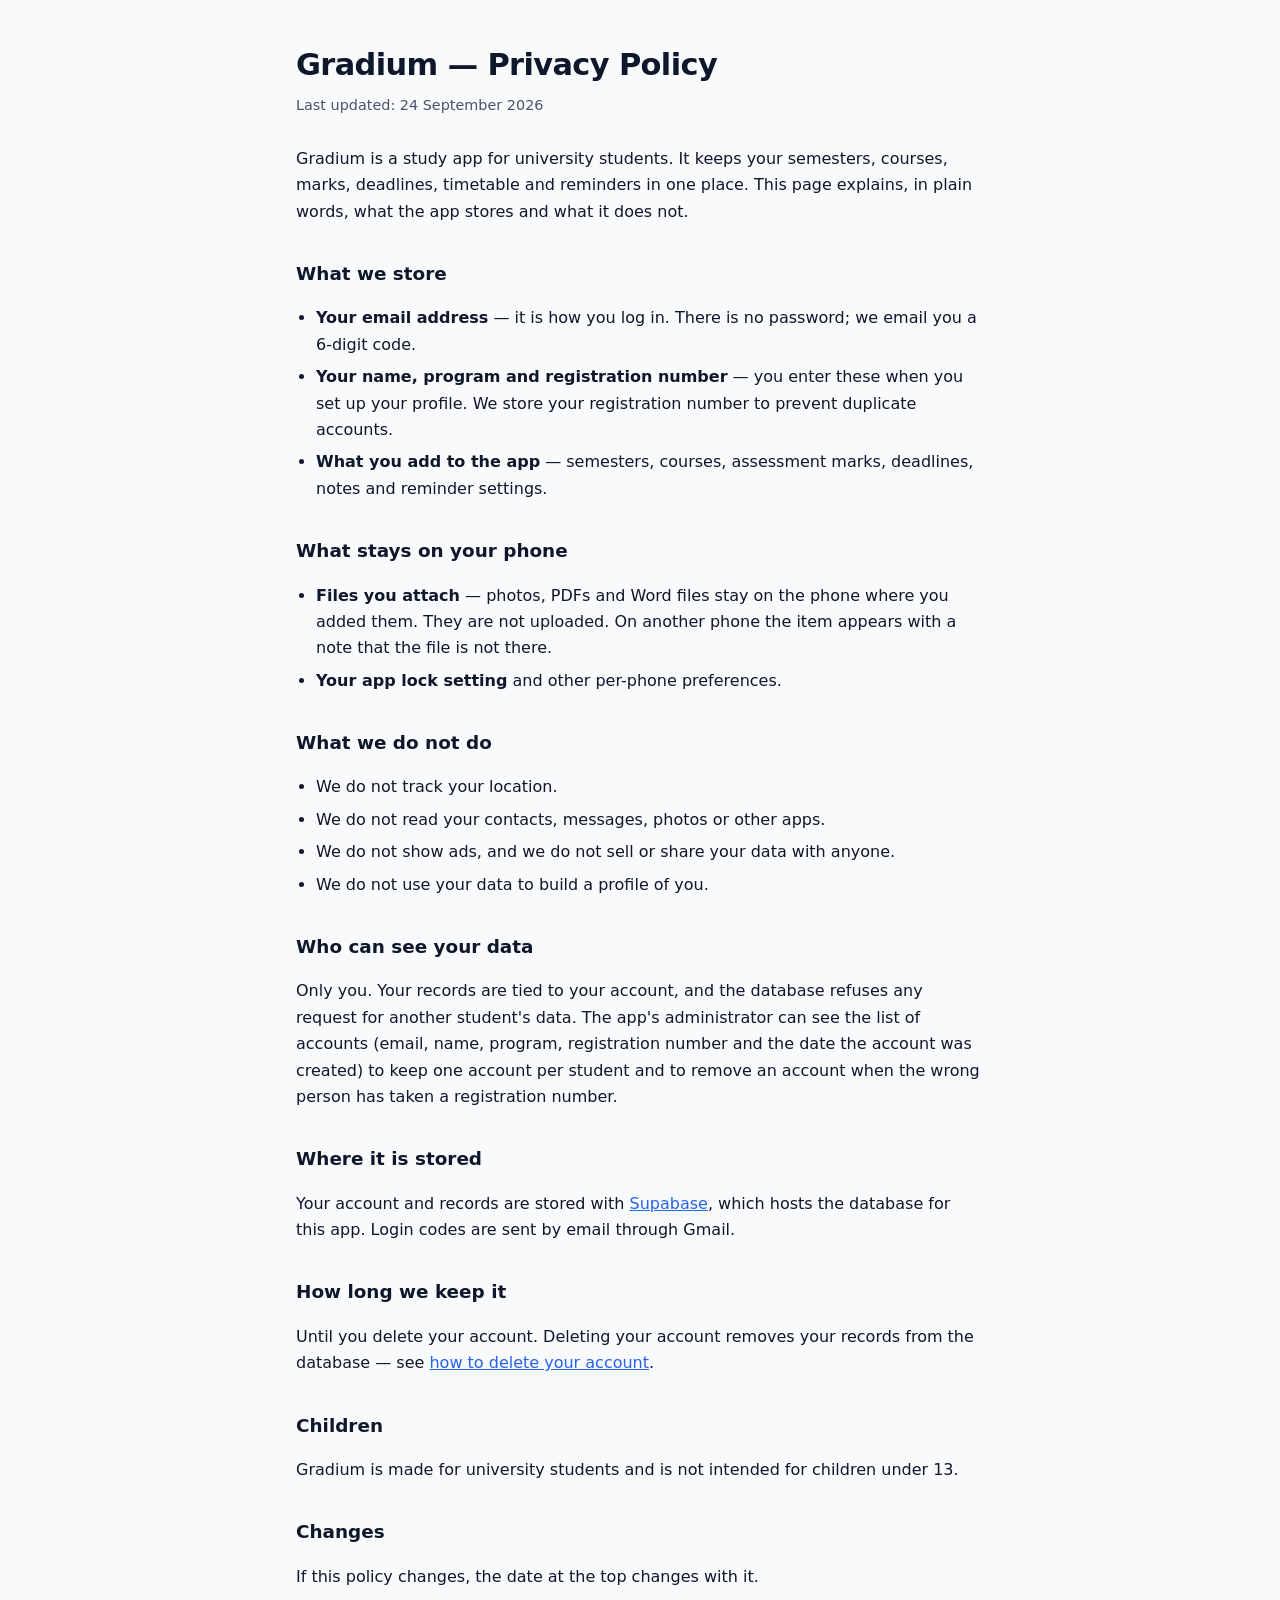
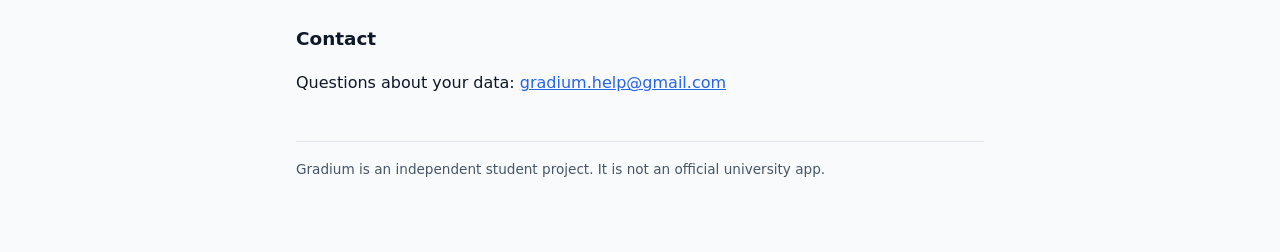
==== index.html @ 0ba01730 "Add files via upload" ====
<!doctype html>
<html lang="en">
<head>
<meta charset="utf-8">
<meta name="viewport" content="width=device-width, initial-scale=1">
<title>Gradium — Privacy Policy</title>
<style>
  :root { color-scheme: light dark; --bg:#f8fafc; --fg:#0f172a; --muted:#475569; --line:#e2e8f0; --accent:#2563eb; }
  @media (prefers-color-scheme: dark) { :root { --bg:#0f172a; --fg:#e2e8f0; --muted:#94a3b8; --line:#1e293b; --accent:#60a5fa; } }
  * { box-sizing: border-box; }
  body { margin:0; background:var(--bg); color:var(--fg); font:16px/1.65 system-ui, -apple-system, "Segoe UI", Roboto, sans-serif; }
  main { max-width: 720px; margin: 0 auto; padding: 40px 16px 72px; }
  h1 { font-size: 1.9rem; margin: 0 0 4px; letter-spacing:-0.02em; }
  h2 { font-size: 1.15rem; margin: 34px 0 8px; }
  p, li { color: var(--fg); }
  .sub { color: var(--muted); font-size: .9rem; margin: 0 0 28px; }
  ul { padding-left: 20px; }
  li { margin: 6px 0; }
  a { color: var(--accent); }
  footer { margin-top: 44px; padding-top: 16px; border-top: 1px solid var(--line); color: var(--muted); font-size: .85rem; }
</style>
</head>
<body>
<main>
  <h1>Gradium — Privacy Policy</h1>
  <p class="sub">Last updated: 24 September 2026</p>

  <p>Gradium is a study app for university students. It keeps your semesters, courses, marks, deadlines, timetable and reminders in one place. This page explains, in plain words, what the app stores and what it does not.</p>

  <h2>What we store</h2>
  <ul>
    <li><strong>Your email address</strong> — it is how you log in. There is no password; we email you a 6-digit code.</li>
    <li><strong>Your name, program and registration number</strong> — you enter these when you set up your profile. We store your registration number to prevent duplicate accounts.</li>
    <li><strong>What you add to the app</strong> — semesters, courses, assessment marks, deadlines, notes and reminder settings.</li>
  </ul>

  <h2>What stays on your phone</h2>
  <ul>
    <li><strong>Files you attach</strong> — photos, PDFs and Word files stay on the phone where you added them. They are not uploaded. On another phone the item appears with a note that the file is not there.</li>
    <li><strong>Your app lock setting</strong> and other per-phone preferences.</li>
  </ul>

  <h2>What we do not do</h2>
  <ul>
    <li>We do not track your location.</li>
    <li>We do not read your contacts, messages, photos or other apps.</li>
    <li>We do not show ads, and we do not sell or share your data with anyone.</li>
    <li>We do not use your data to build a profile of you.</li>
  </ul>

  <h2>Who can see your data</h2>
  <p>Only you. Your records are tied to your account, and the database refuses any request for another student's data. The app's administrator can see the list of accounts (email, name, program, registration number and the date the account was created) to keep one account per student and to remove an account when the wrong person has taken a registration number.</p>

  <h2>Where it is stored</h2>
  <p>Your account and records are stored with <a href="https://supabase.com/privacy" rel="noreferrer">Supabase</a>, which hosts the database for this app. Login codes are sent by email through Gmail.</p>

  <h2>How long we keep it</h2>
  <p>Until you delete your account. Deleting your account removes your records from the database — see <a href="delete-account.html">how to delete your account</a>.</p>

  <h2>Children</h2>
  <p>Gradium is made for university students and is not intended for children under 13.</p>

  <h2>Changes</h2>
  <p>If this policy changes, the date at the top changes with it.</p>

  <h2>Contact</h2>
  <p>Questions about your data: <a href="mailto:gradium.help@gmail.com">gradium.help@gmail.com</a></p>

  <footer>Gradium is an independent student project. It is not an official university app.</footer>
</main>
</body>
</html>
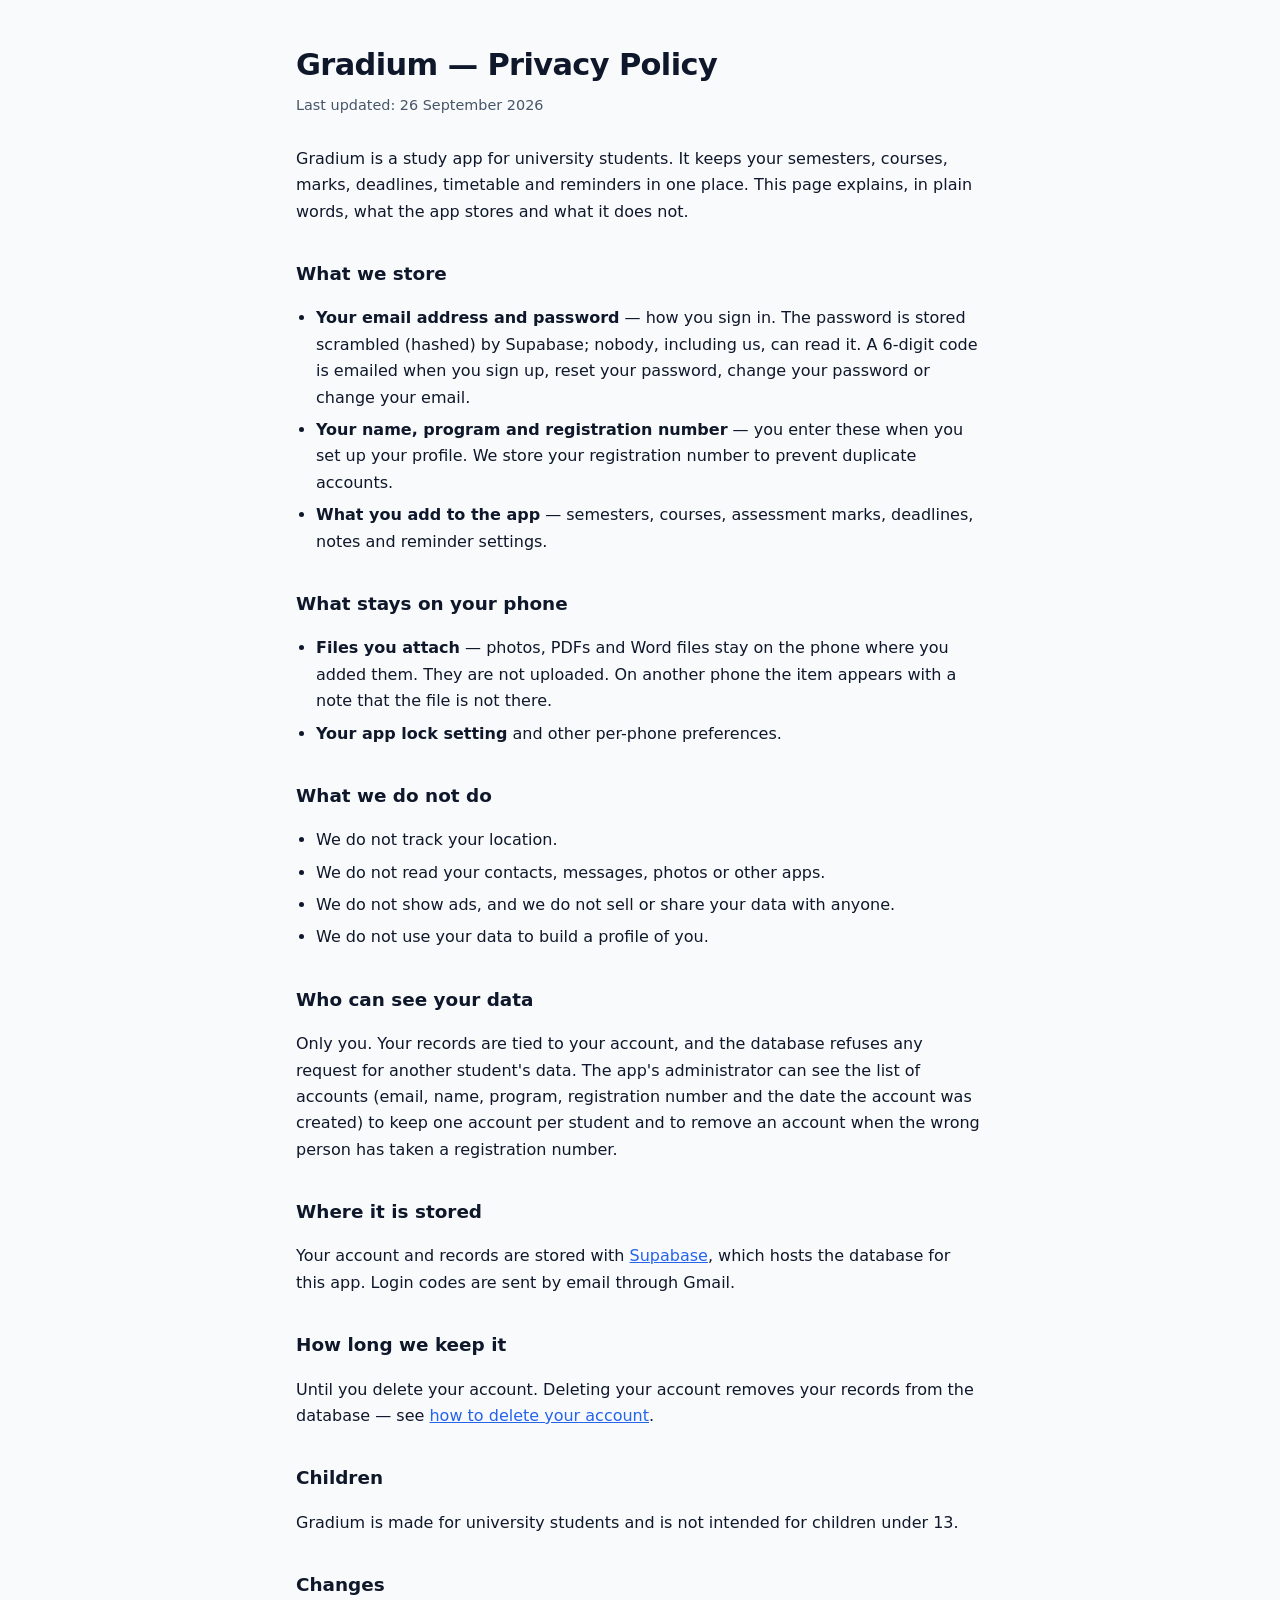
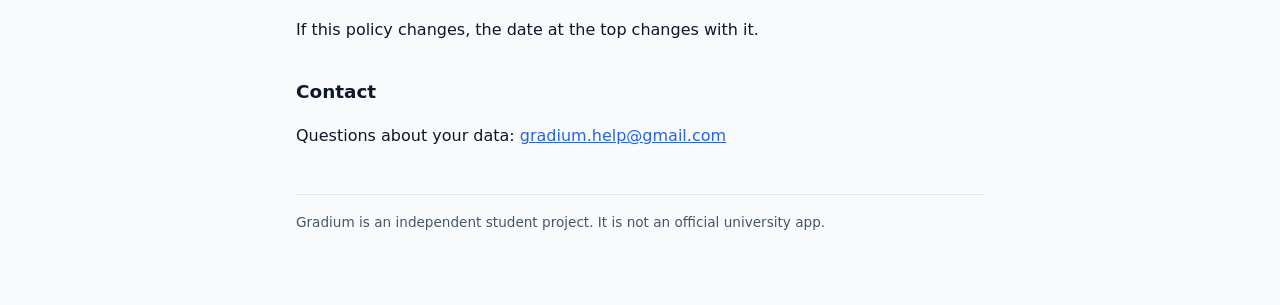
==== commit 853b3eb6: "Add files via upload" ====
--- a/index.html
+++ b/index.html
@@ -23,13 +23,13 @@
 <body>
 <main>
   <h1>Gradium — Privacy Policy</h1>
-  <p class="sub">Last updated: 24 September 2026</p>
+  <p class="sub">Last updated: 26 September 2026</p>
 
   <p>Gradium is a study app for university students. It keeps your semesters, courses, marks, deadlines, timetable and reminders in one place. This page explains, in plain words, what the app stores and what it does not.</p>
 
   <h2>What we store</h2>
   <ul>
-    <li><strong>Your email address</strong> — it is how you log in. There is no password; we email you a 6-digit code.</li>
+    <li><strong>Your email address and password</strong> — how you sign in. The password is stored scrambled (hashed) by Supabase; nobody, including us, can read it. A 6-digit code is emailed when you sign up, reset your password, change your password or change your email.</li>
     <li><strong>Your name, program and registration number</strong> — you enter these when you set up your profile. We store your registration number to prevent duplicate accounts.</li>
     <li><strong>What you add to the app</strong> — semesters, courses, assessment marks, deadlines, notes and reminder settings.</li>
   </ul>
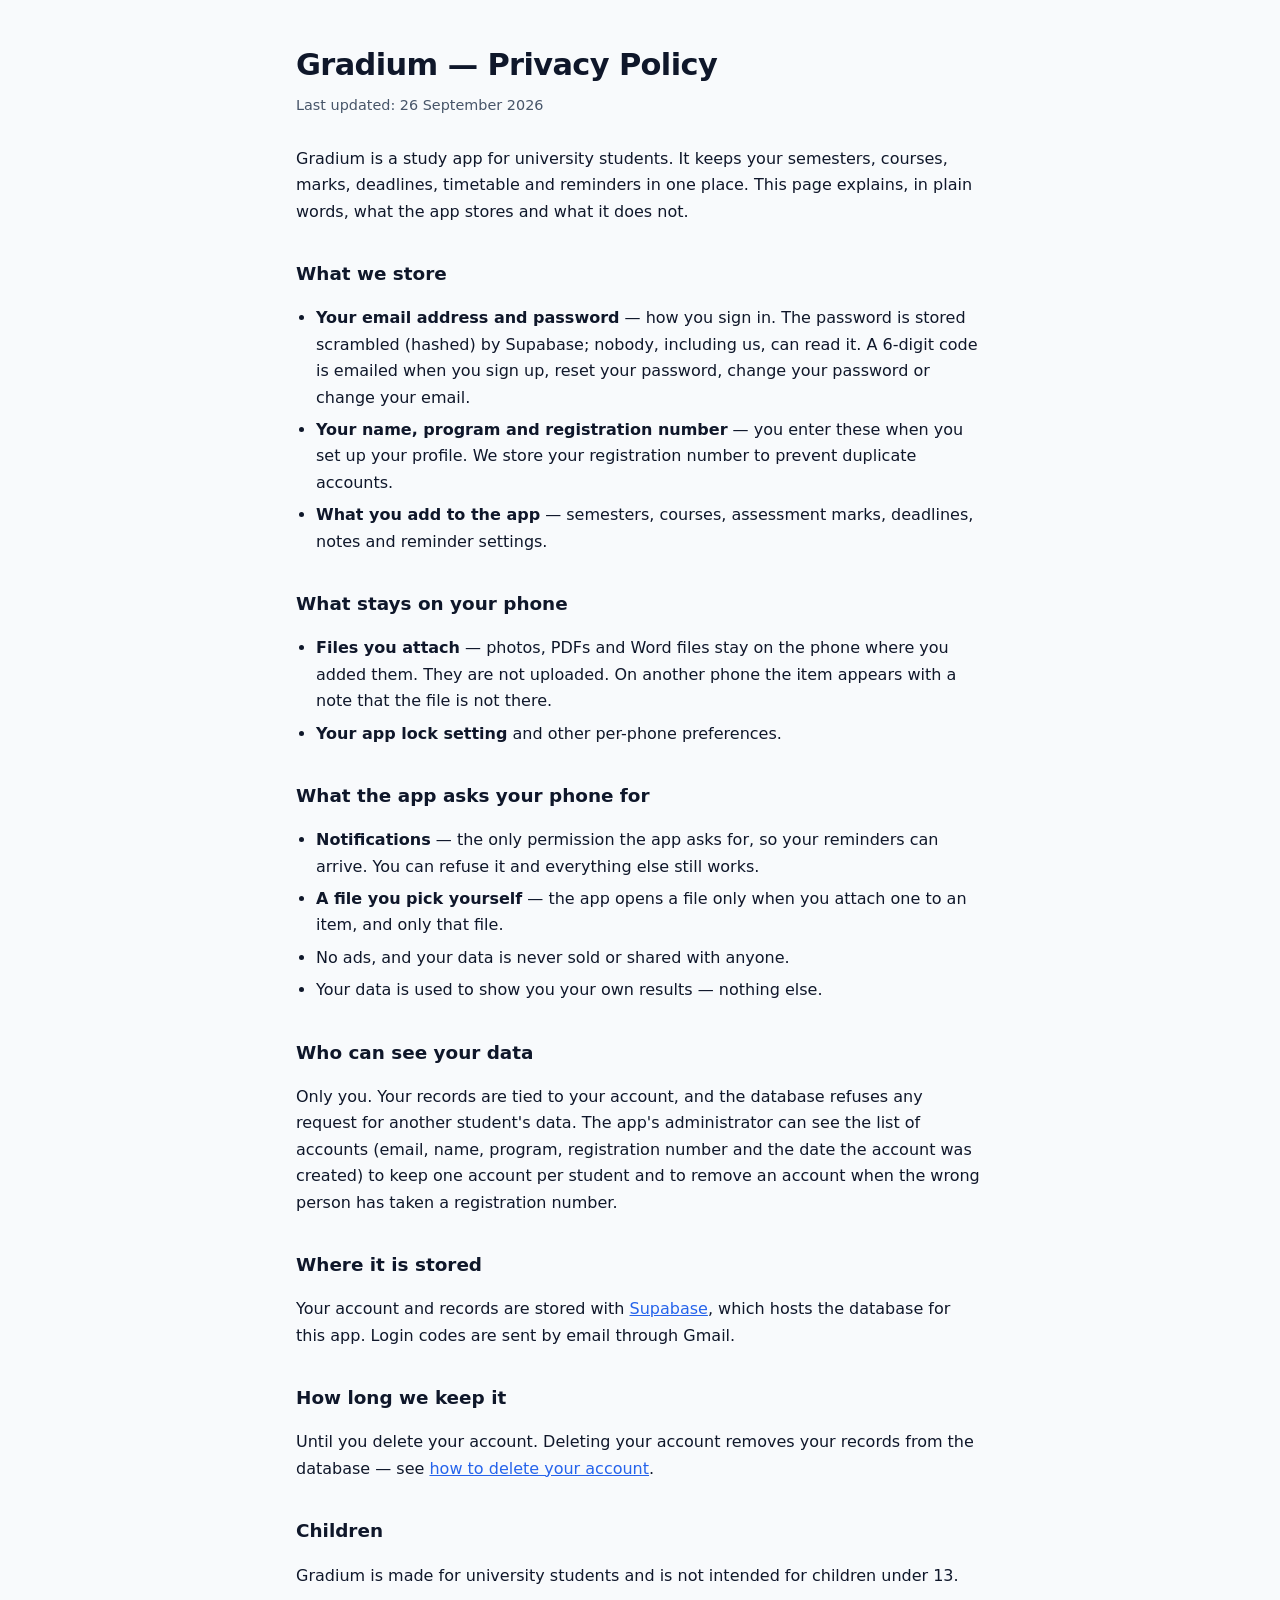
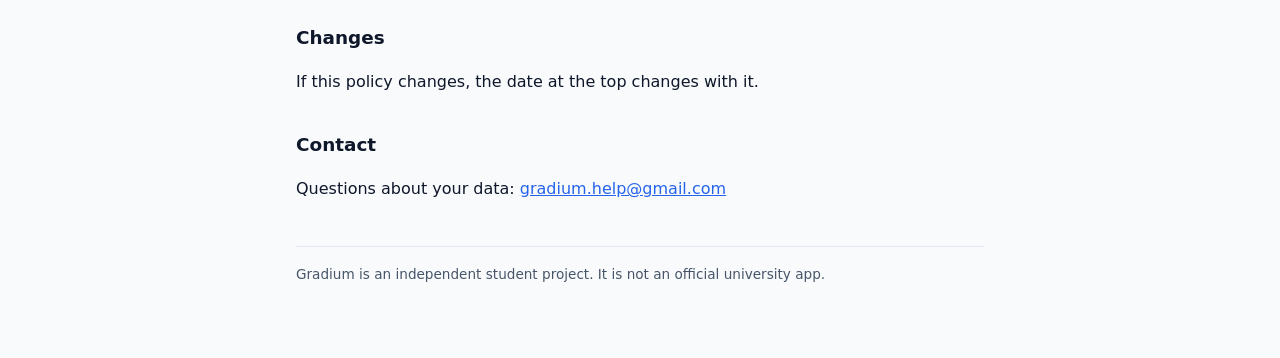
==== commit d95c211a: "Add files via upload" ====
--- a/index.html
+++ b/index.html
@@ -40,12 +40,12 @@
     <li><strong>Your app lock setting</strong> and other per-phone preferences.</li>
   </ul>
 
-  <h2>What we do not do</h2>
+  <h2>What the app asks your phone for</h2>
   <ul>
-    <li>We do not track your location.</li>
-    <li>We do not read your contacts, messages, photos or other apps.</li>
-    <li>We do not show ads, and we do not sell or share your data with anyone.</li>
-    <li>We do not use your data to build a profile of you.</li>
+    <li><strong>Notifications</strong> — the only permission the app asks for, so your reminders can arrive. You can refuse it and everything else still works.</li>
+    <li><strong>A file you pick yourself</strong> — the app opens a file only when you attach one to an item, and only that file.</li>
+    <li>No ads, and your data is never sold or shared with anyone.</li>
+    <li>Your data is used to show you your own results — nothing else.</li>
   </ul>
 
   <h2>Who can see your data</h2>
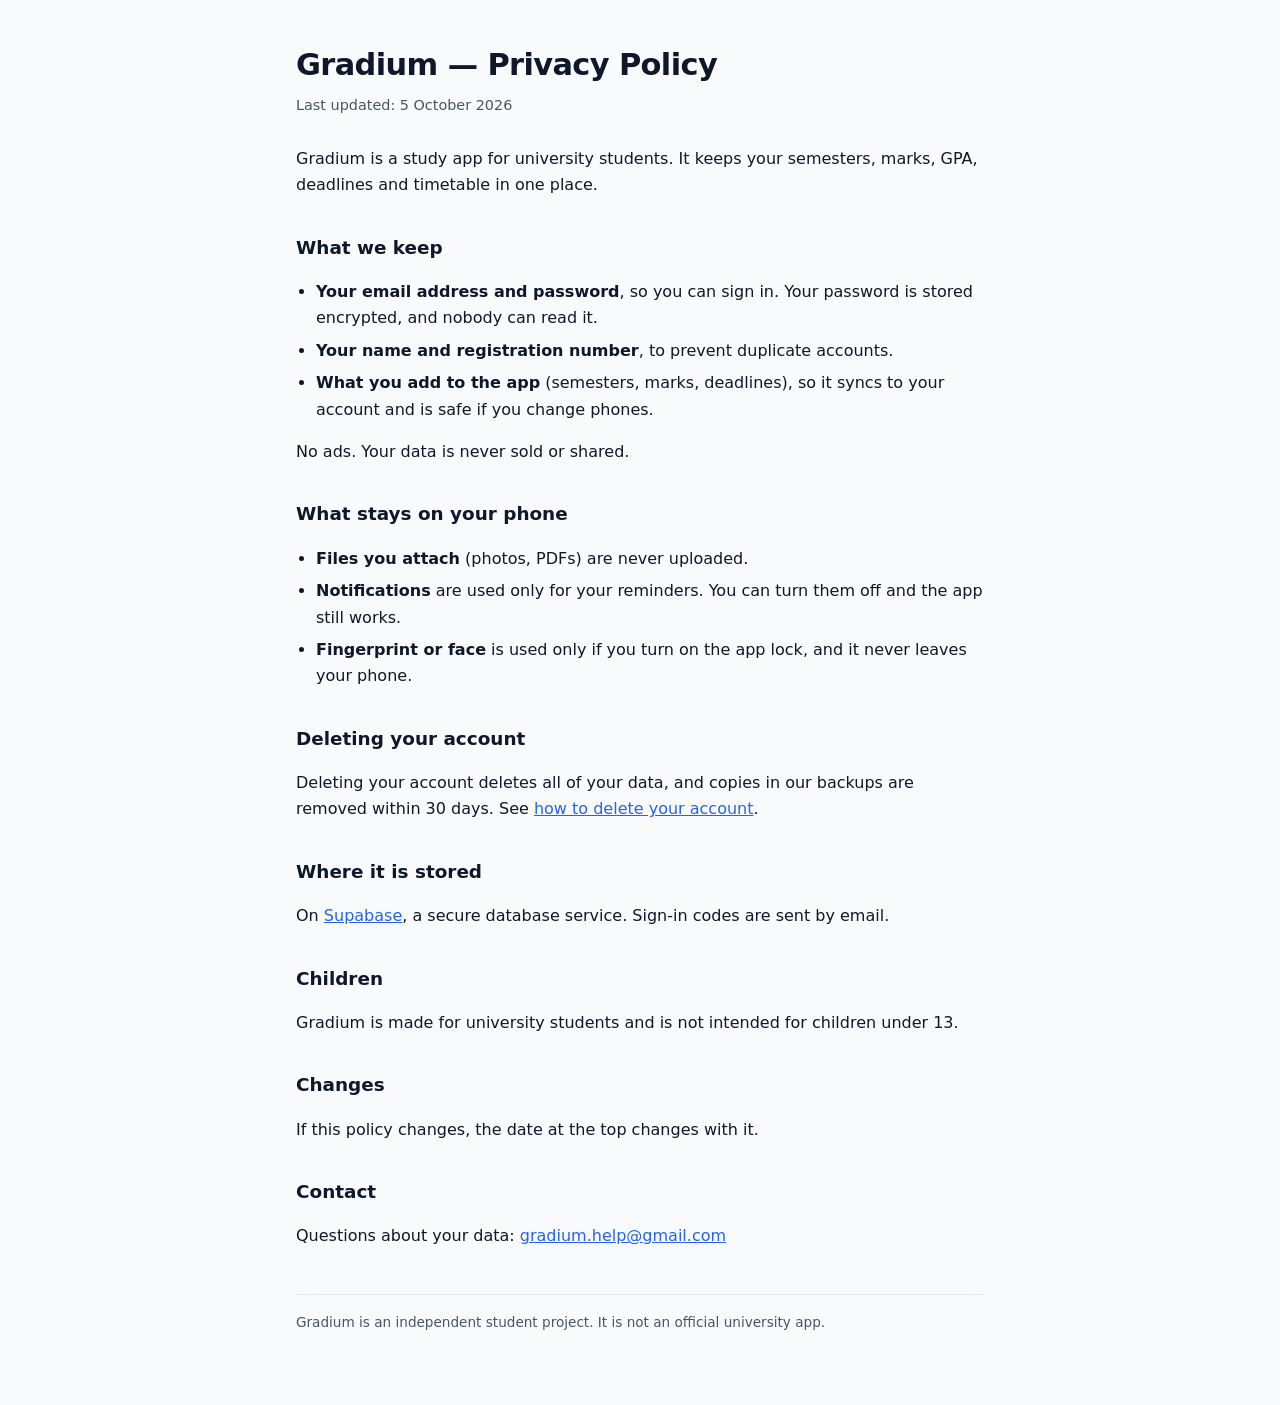
==== commit ba2c9610: "Add files via upload" ====
--- a/index.html
+++ b/index.html
@@ -23,39 +23,30 @@
 <body>
 <main>
   <h1>Gradium — Privacy Policy</h1>
-  <p class="sub">Last updated: 26 September 2026</p>
+  <p class="sub">Last updated: 5 October 2026</p>
 
-  <p>Gradium is a study app for university students. It keeps your semesters, courses, marks, deadlines, timetable and reminders in one place. This page explains, in plain words, what the app stores and what it does not.</p>
+  <p>Gradium is a study app for university students. It keeps your semesters, marks, GPA, deadlines and timetable in one place.</p>
 
-  <h2>What we store</h2>
+  <h2>What we keep</h2>
   <ul>
-    <li><strong>Your email address and password</strong> — how you sign in. The password is stored scrambled (hashed) by Supabase; nobody, including us, can read it. A 6-digit code is emailed when you sign up, reset your password, change your password or change your email.</li>
-    <li><strong>Your name, program and registration number</strong> — you enter these when you set up your profile. We store your registration number to prevent duplicate accounts.</li>
-    <li><strong>What you add to the app</strong> — semesters, courses, assessment marks, deadlines, notes and reminder settings.</li>
+    <li><strong>Your email address and password</strong>, so you can sign in. Your password is stored encrypted, and nobody can read it.</li>
+    <li><strong>Your name and registration number</strong>, to prevent duplicate accounts.</li>
+    <li><strong>What you add to the app</strong> (semesters, marks, deadlines), so it syncs to your account and is safe if you change phones.</li>
   </ul>
+  <p>No ads. Your data is never sold or shared.</p>
 
   <h2>What stays on your phone</h2>
   <ul>
-    <li><strong>Files you attach</strong> — photos, PDFs and Word files stay on the phone where you added them. They are not uploaded. On another phone the item appears with a note that the file is not there.</li>
-    <li><strong>Your app lock setting</strong> and other per-phone preferences.</li>
+    <li><strong>Files you attach</strong> (photos, PDFs) are never uploaded.</li>
+    <li><strong>Notifications</strong> are used only for your reminders. You can turn them off and the app still works.</li>
+    <li><strong>Fingerprint or face</strong> is used only if you turn on the app lock, and it never leaves your phone.</li>
   </ul>
 
-  <h2>What the app asks your phone for</h2>
-  <ul>
-    <li><strong>Notifications</strong> — the only permission the app asks for, so your reminders can arrive. You can refuse it and everything else still works.</li>
-    <li><strong>A file you pick yourself</strong> — the app opens a file only when you attach one to an item, and only that file.</li>
-    <li>No ads, and your data is never sold or shared with anyone.</li>
-    <li>Your data is used to show you your own results — nothing else.</li>
-  </ul>
-
-  <h2>Who can see your data</h2>
-  <p>Only you. Your records are tied to your account, and the database refuses any request for another student's data. The app's administrator can see the list of accounts (email, name, program, registration number and the date the account was created) to keep one account per student and to remove an account when the wrong person has taken a registration number.</p>
+  <h2>Deleting your account</h2>
+  <p>Deleting your account deletes all of your data, and copies in our backups are removed within 30 days. See <a href="delete-account.html">how to delete your account</a>.</p>
 
   <h2>Where it is stored</h2>
-  <p>Your account and records are stored with <a href="https://supabase.com/privacy" rel="noreferrer">Supabase</a>, which hosts the database for this app. Login codes are sent by email through Gmail.</p>
-
-  <h2>How long we keep it</h2>
-  <p>Until you delete your account. Deleting your account removes your records from the database — see <a href="delete-account.html">how to delete your account</a>.</p>
+  <p>On <a href="https://supabase.com/privacy" rel="noreferrer">Supabase</a>, a secure database service. Sign-in codes are sent by email.</p>
 
   <h2>Children</h2>
   <p>Gradium is made for university students and is not intended for children under 13.</p>
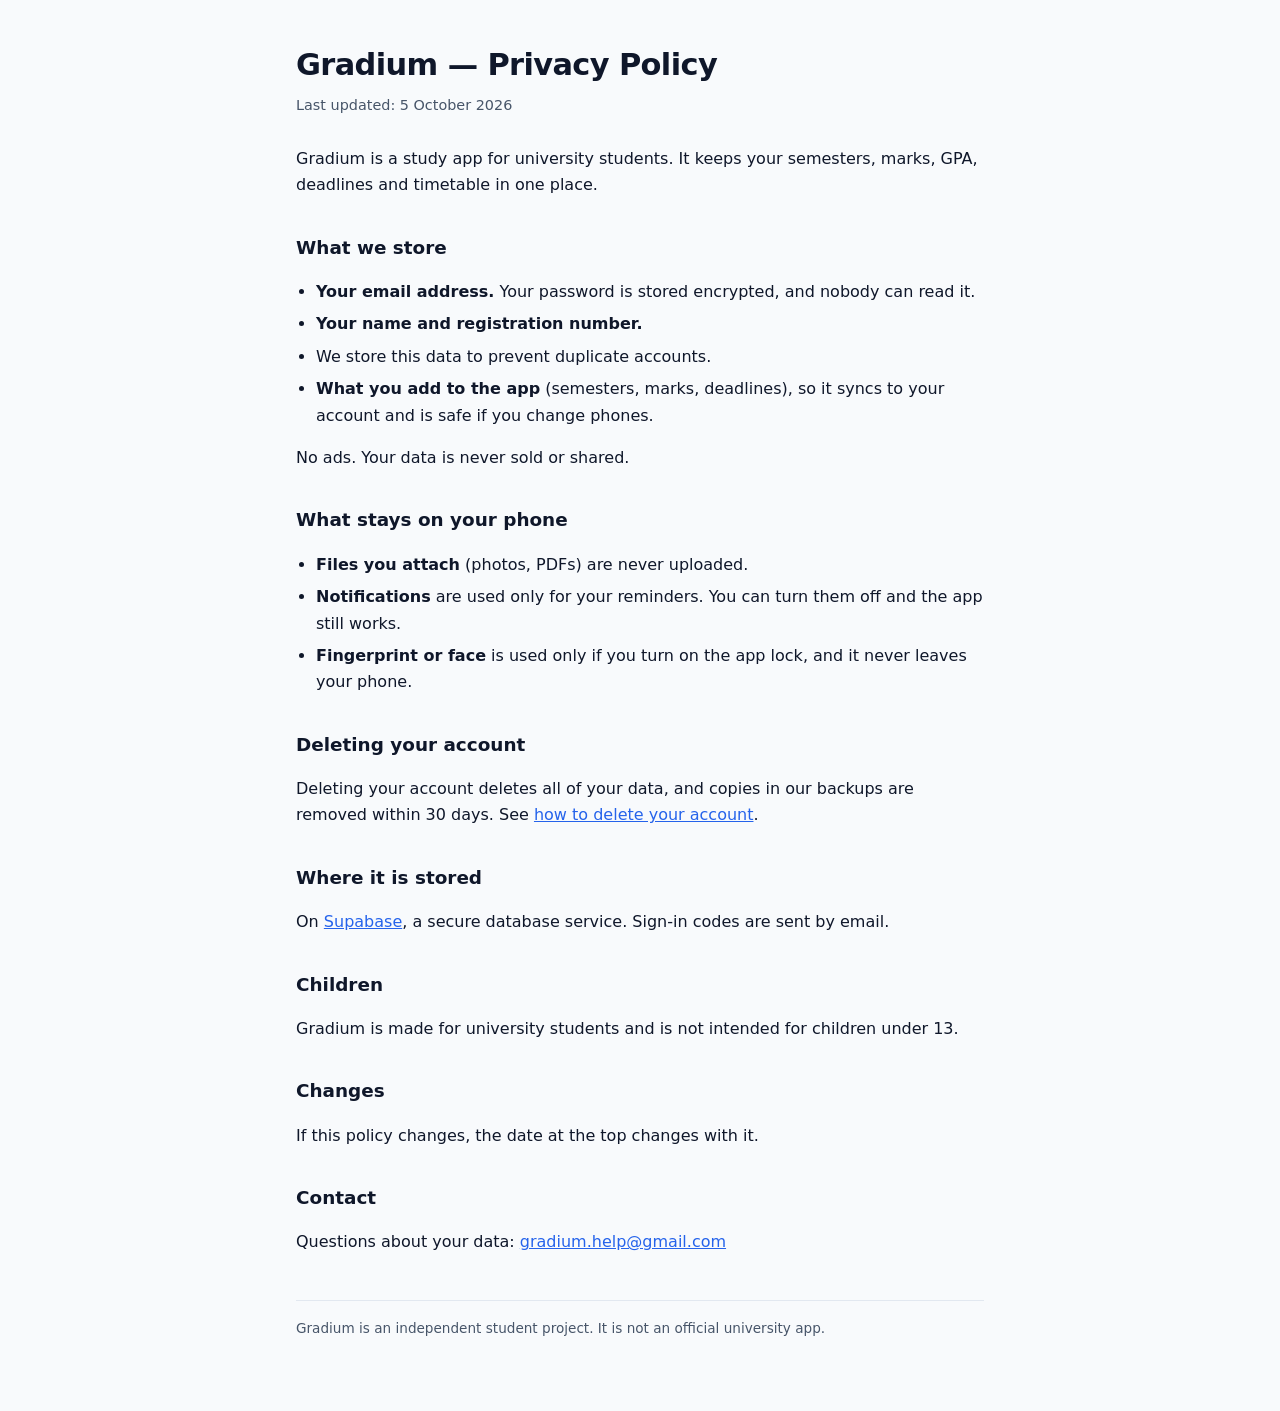
==== commit dbff2d20: "Add files via upload" ====
--- a/index.html
+++ b/index.html
@@ -27,10 +27,11 @@
 
   <p>Gradium is a study app for university students. It keeps your semesters, marks, GPA, deadlines and timetable in one place.</p>
 
-  <h2>What we keep</h2>
+  <h2>What we store</h2>
   <ul>
-    <li><strong>Your email address and password</strong>, so you can sign in. Your password is stored encrypted, and nobody can read it.</li>
-    <li><strong>Your name and registration number</strong>, to prevent duplicate accounts.</li>
+    <li><strong>Your email address.</strong> Your password is stored encrypted, and nobody can read it.</li>
+    <li><strong>Your name and registration number.</strong></li>
+    <li>We store this data to prevent duplicate accounts.</li>
     <li><strong>What you add to the app</strong> (semesters, marks, deadlines), so it syncs to your account and is safe if you change phones.</li>
   </ul>
   <p>No ads. Your data is never sold or shared.</p>
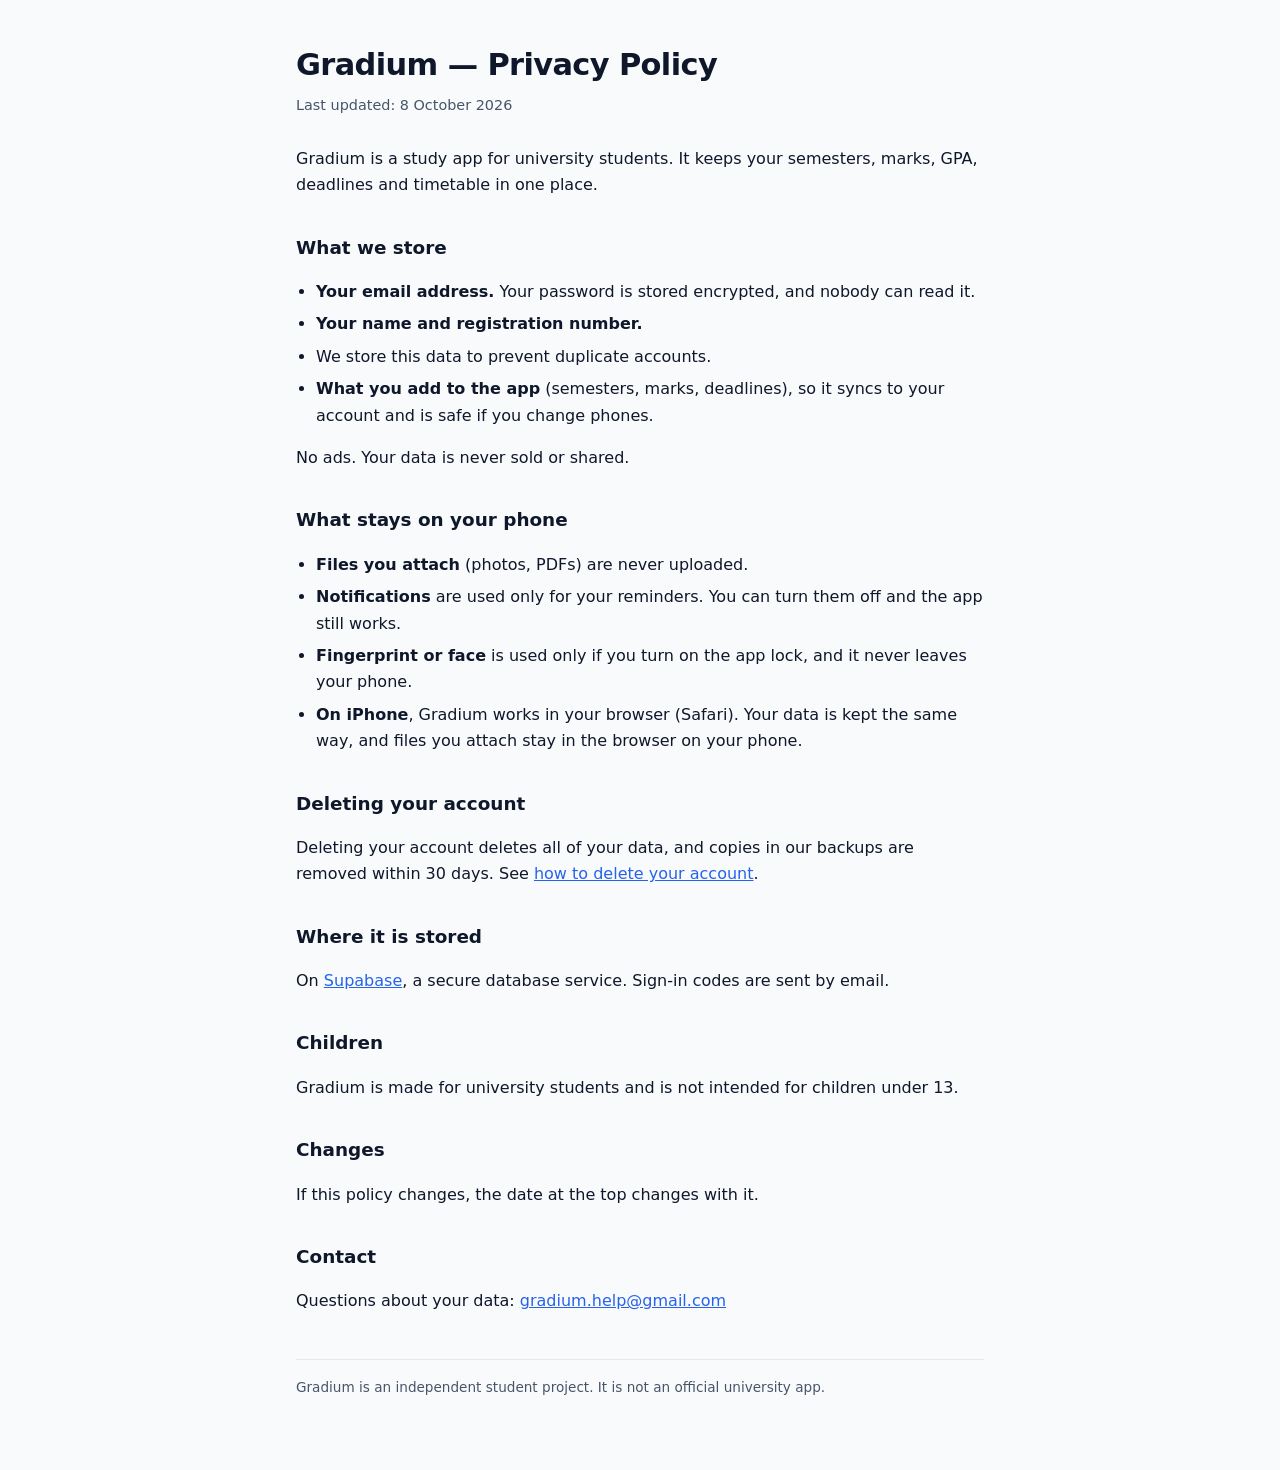
==== commit 77d80af5: "Privacy: iPhone web app line" ====
--- a/index.html
+++ b/index.html
@@ -23,7 +23,7 @@
 <body>
 <main>
   <h1>Gradium — Privacy Policy</h1>
-  <p class="sub">Last updated: 5 October 2026</p>
+  <p class="sub">Last updated: 8 October 2026</p>
 
   <p>Gradium is a study app for university students. It keeps your semesters, marks, GPA, deadlines and timetable in one place.</p>
 
@@ -41,6 +41,7 @@
     <li><strong>Files you attach</strong> (photos, PDFs) are never uploaded.</li>
     <li><strong>Notifications</strong> are used only for your reminders. You can turn them off and the app still works.</li>
     <li><strong>Fingerprint or face</strong> is used only if you turn on the app lock, and it never leaves your phone.</li>
+    <li><strong>On iPhone</strong>, Gradium works in your browser (Safari). Your data is kept the same way, and files you attach stay in the browser on your phone.</li>
   </ul>
 
   <h2>Deleting your account</h2>
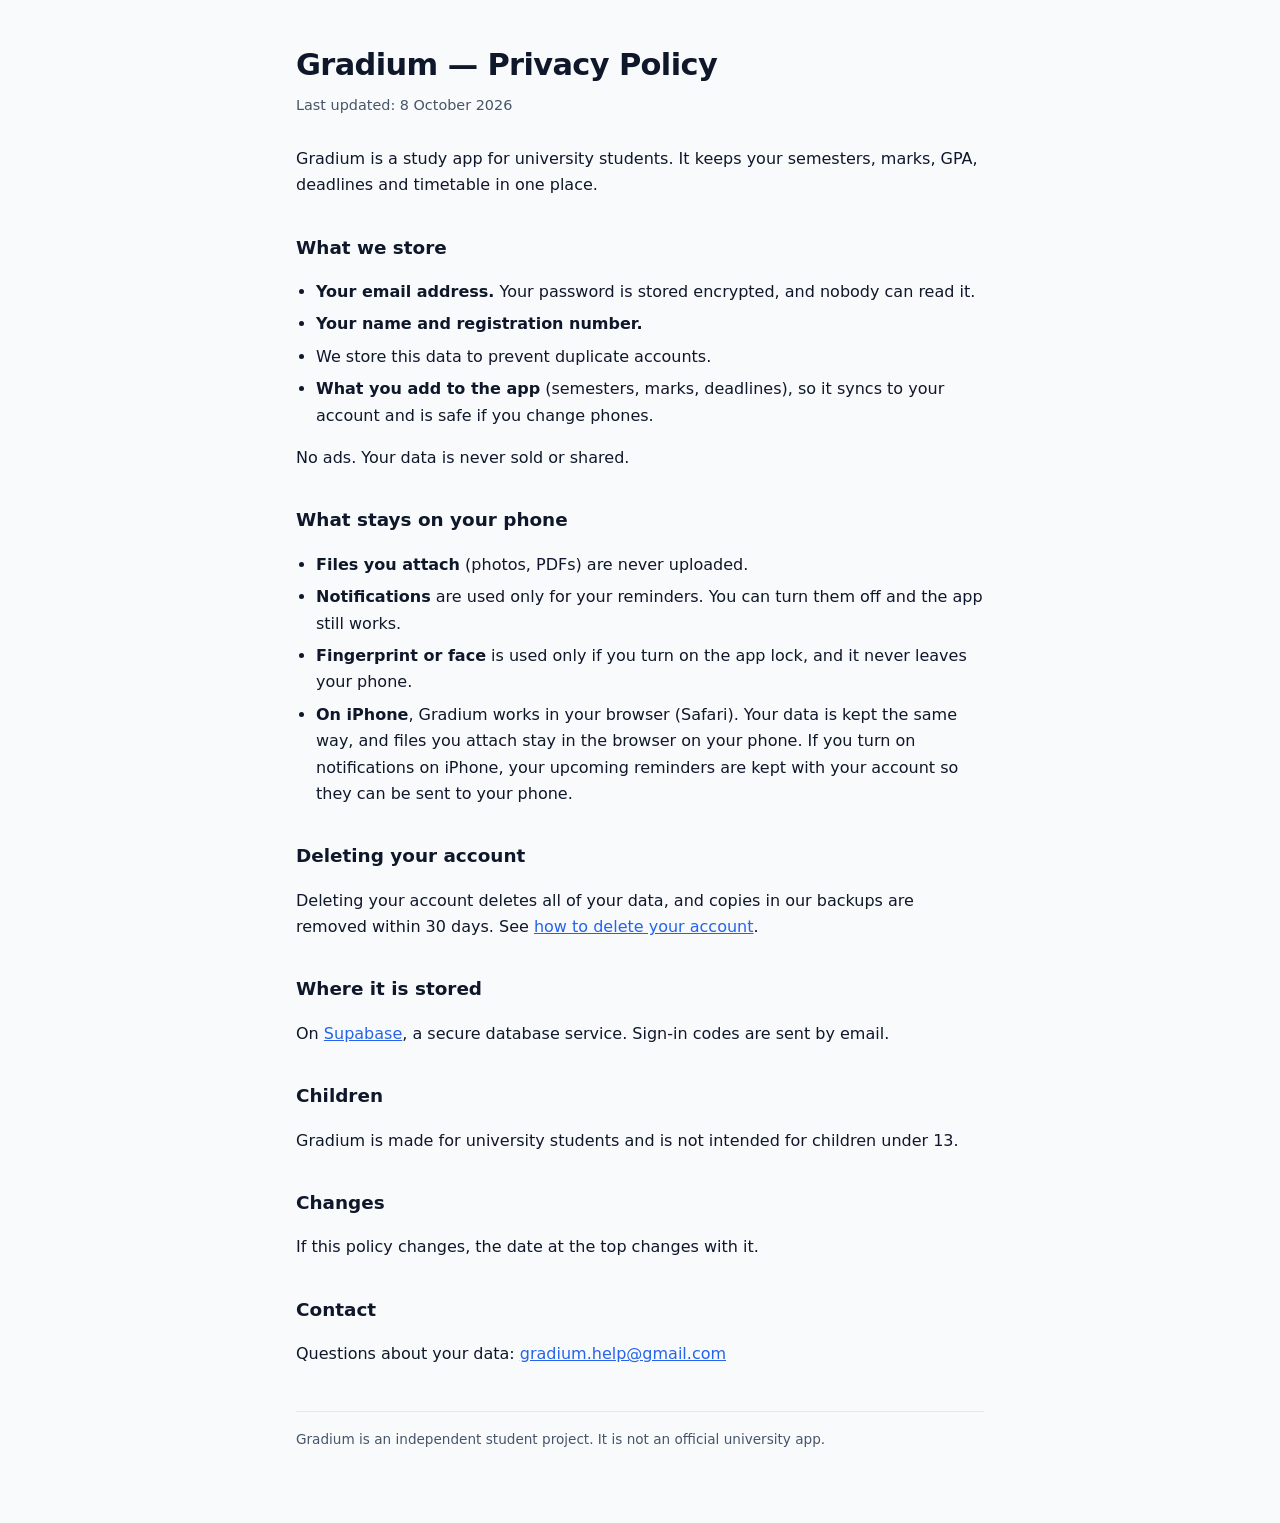
==== commit 48fbe6d4: "Gradium 0.41.0: iPhone notifications" ====
--- a/index.html
+++ b/index.html
@@ -41,7 +41,7 @@
     <li><strong>Files you attach</strong> (photos, PDFs) are never uploaded.</li>
     <li><strong>Notifications</strong> are used only for your reminders. You can turn them off and the app still works.</li>
     <li><strong>Fingerprint or face</strong> is used only if you turn on the app lock, and it never leaves your phone.</li>
-    <li><strong>On iPhone</strong>, Gradium works in your browser (Safari). Your data is kept the same way, and files you attach stay in the browser on your phone.</li>
+    <li><strong>On iPhone</strong>, Gradium works in your browser (Safari). Your data is kept the same way, and files you attach stay in the browser on your phone. If you turn on notifications on iPhone, your upcoming reminders are kept with your account so they can be sent to your phone.</li>
   </ul>
 
   <h2>Deleting your account</h2>
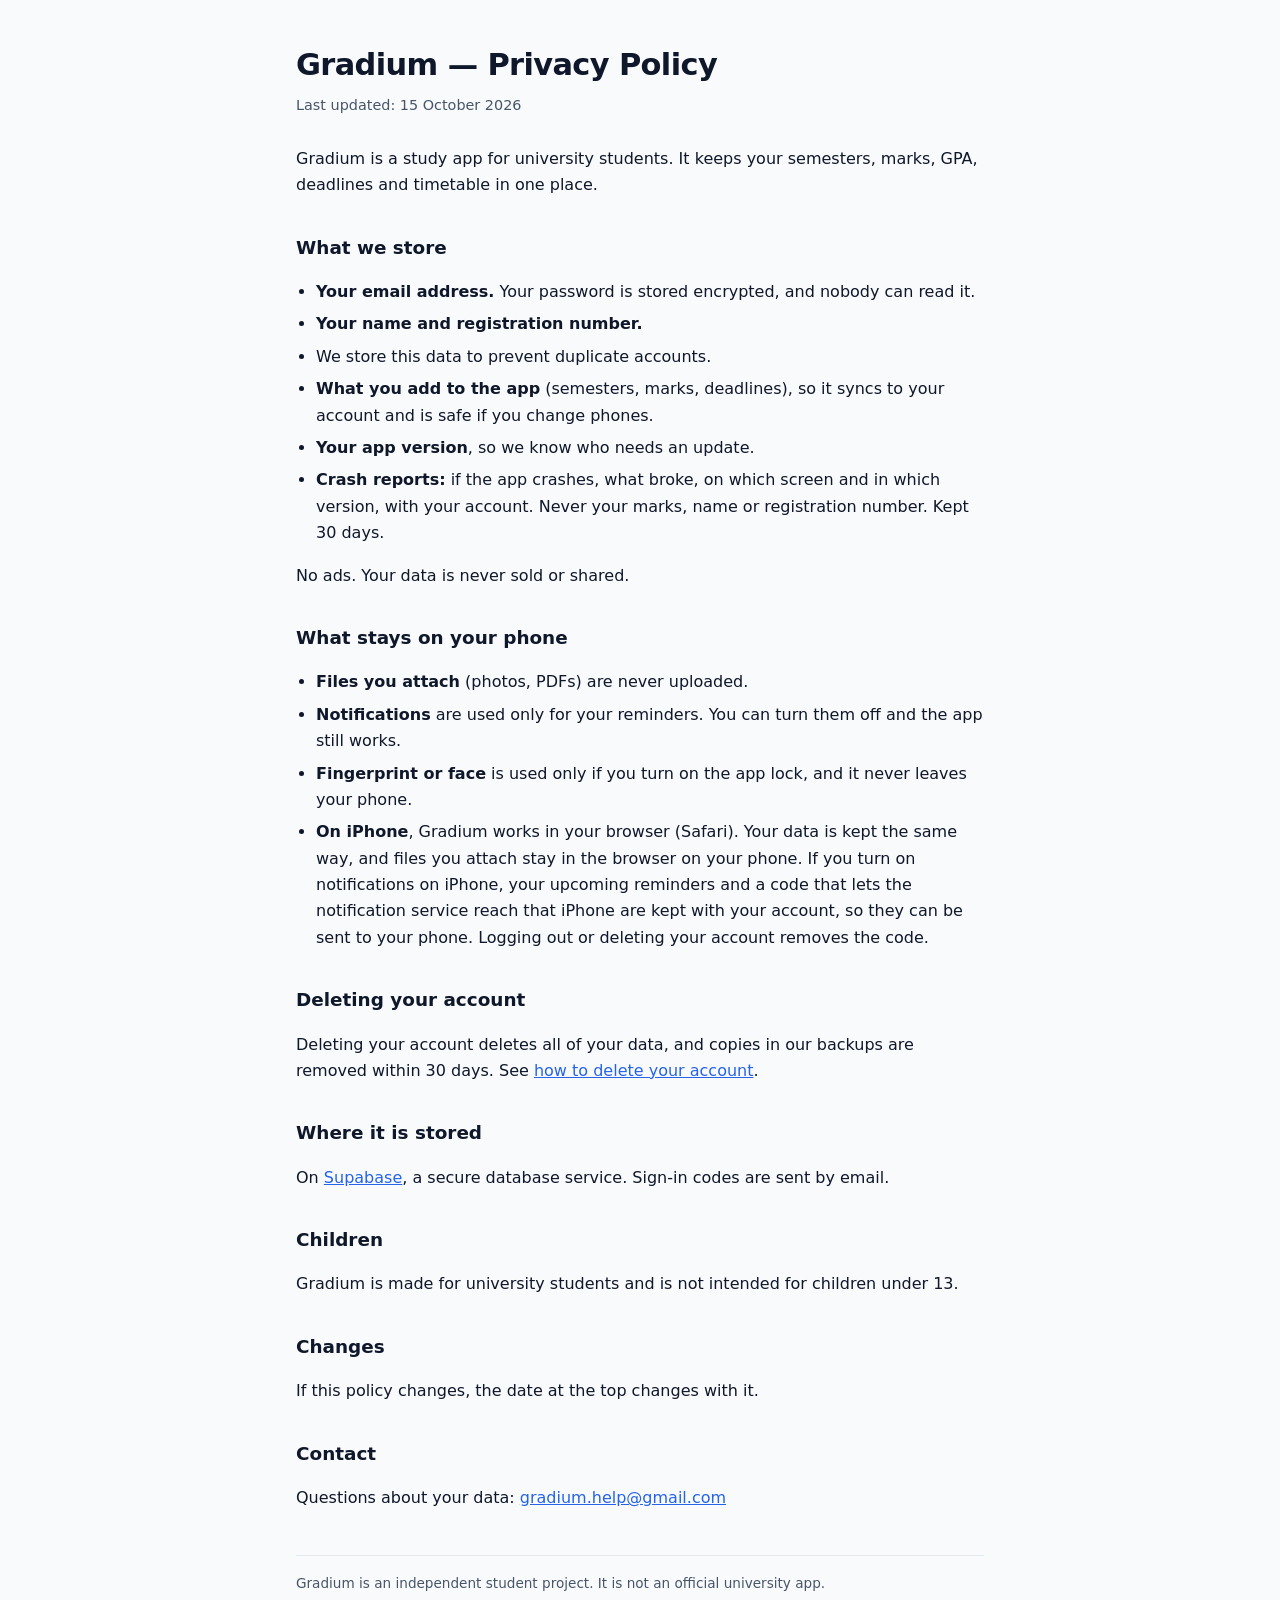
==== commit d47dcc3f: "Gradium 0.41.8" ====
--- a/index.html
+++ b/index.html
@@ -23,7 +23,7 @@
 <body>
 <main>
   <h1>Gradium — Privacy Policy</h1>
-  <p class="sub">Last updated: 8 October 2026</p>
+  <p class="sub">Last updated: 15 October 2026</p>
 
   <p>Gradium is a study app for university students. It keeps your semesters, marks, GPA, deadlines and timetable in one place.</p>
 
@@ -33,6 +33,8 @@
     <li><strong>Your name and registration number.</strong></li>
     <li>We store this data to prevent duplicate accounts.</li>
     <li><strong>What you add to the app</strong> (semesters, marks, deadlines), so it syncs to your account and is safe if you change phones.</li>
+    <li><strong>Your app version</strong>, so we know who needs an update.</li>
+    <li><strong>Crash reports:</strong> if the app crashes, what broke, on which screen and in which version, with your account. Never your marks, name or registration number. Kept 30 days.</li>
   </ul>
   <p>No ads. Your data is never sold or shared.</p>
 
@@ -41,7 +43,7 @@
     <li><strong>Files you attach</strong> (photos, PDFs) are never uploaded.</li>
     <li><strong>Notifications</strong> are used only for your reminders. You can turn them off and the app still works.</li>
     <li><strong>Fingerprint or face</strong> is used only if you turn on the app lock, and it never leaves your phone.</li>
-    <li><strong>On iPhone</strong>, Gradium works in your browser (Safari). Your data is kept the same way, and files you attach stay in the browser on your phone. If you turn on notifications on iPhone, your upcoming reminders are kept with your account so they can be sent to your phone.</li>
+    <li><strong>On iPhone</strong>, Gradium works in your browser (Safari). Your data is kept the same way, and files you attach stay in the browser on your phone. If you turn on notifications on iPhone, your upcoming reminders and a code that lets the notification service reach that iPhone are kept with your account, so they can be sent to your phone. Logging out or deleting your account removes the code.</li>
   </ul>
 
   <h2>Deleting your account</h2>
